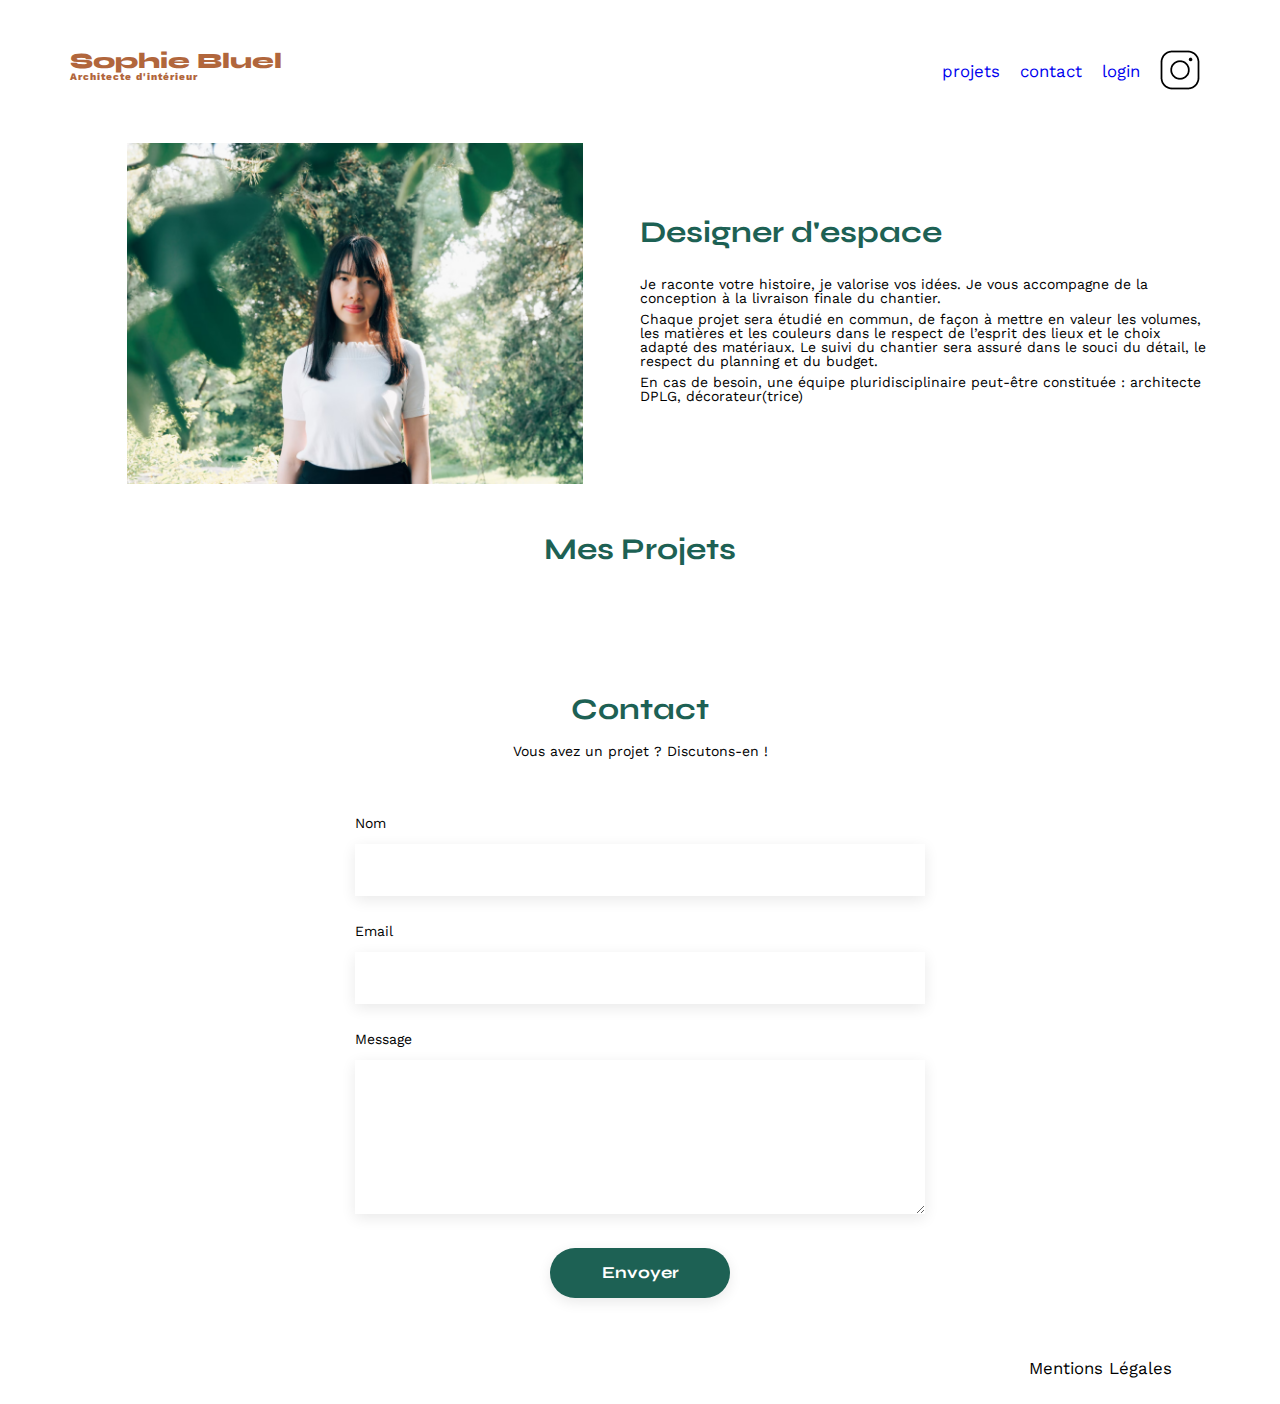
==== index.html @ 3f7b1a49 "création de la pahe html du login" ====
<!DOCTYPE html>
<html lang="fr">
<head>
	<meta charset="UTF-8">
	<title>Sophie Bluel - Architecte d'intérieur</title>
	<meta name="viewport" content="width=device-width, initial-scale=1.0">
	<link rel="preconnect" href="https://fonts.googleapis.com">
	<link rel="preconnect" href="https://fonts.gstatic.com" crossorigin>
	<link href="https://fonts.googleapis.com/css2?family=Syne:wght@700;800&family=Work+Sans&display=swap" rel="stylesheet">
	<meta name="description" content="">
	<link rel="stylesheet" href="./assets/style.css">
	<script src="script.js"></script>
</head>
<body>
<header>
	<h1>Sophie Bluel <span>Architecte d'intérieur</span></h1>
	<nav>
		<ul>
			<li>
				<a href="#portfolio">projets</a>
			</li>
			<li>
				<a href="#contact">contact</a>
			</li>
			<li>
				<a href="./login.html" id="login">login</a>
			</li>
			<li>
				<img src="./assets/icons/instagram.png" alt="Instagram">
			</li>
		</ul>
	</nav>
</header>
<main>
	<section id="introduction">
		<figure>
			<img src="./assets/images/sophie-bluel.png" alt="">
		</figure>
		<article>
			<h2>Designer d'espace</h2>
			<p>Je raconte votre histoire, je valorise vos idées. Je vous accompagne de la conception à la livraison finale du chantier.</p>
			<p>Chaque projet sera étudié en commun, de façon à mettre en valeur les volumes, les matières et les couleurs dans le respect de l’esprit des lieux et le choix adapté des matériaux. Le suivi du chantier sera assuré dans le souci du détail, le respect du planning et du budget.</p>
			<p>En cas de besoin, une équipe pluridisciplinaire peut-être constituée : architecte DPLG, décorateur(trice)</p>
		</article>
	</section>
	<section id="portfolio">
		<h2>Mes Projets</h2>
		<div class="filters" id="filters">

		</div>
		<div class="gallery" id="gallery">
			
		</div>
	</section>
	<section id="contact">
		<h2>Contact</h2>
		<p>Vous avez un projet ? Discutons-en !</p>
		<form action="#" method="post">
			<label for="name">Nom</label>
			<input type="text" name="name" id="name">
			<label for="email">Email</label>
			<input type="email" name="email" id="email">
			<label for="message">Message</label>
			<textarea name="message" id="message" cols="30" rows="10"></textarea>
			<input type="submit" value="Envoyer">
		</form>
	</section>
</main>

<footer>
	<nav>
		<ul>
			<li>Mentions Légales</li>
		</ul>
	</nav>
</footer>
</body>
</html>
---- assets/style.css ----
/* http://meyerweb.com/eric/tools/css/reset/
   v2.0 | 20110126
   License: none (public domain)
*/

html, body, div, span, applet, object, iframe,
h1, h2, h3, h4, h5, h6, p, blockquote, pre,
a, abbr, acronym, address, big, cite, code,
del, dfn, em, img, ins, kbd, q, s, samp,
small, strike, strong, sub, sup, tt, var,
b, u, i, center,
dl, dt, dd, ol, ul, li,
fieldset, form, label, legend,
table, caption, tbody, tfoot, thead, tr, th, td,
article, aside, canvas, details, embed,
figure, figcaption, footer, header, hgroup,
menu, nav, output, ruby, section, summary,
time, mark, audio, video {
	margin: 0;
	padding: 0;
	border: 0;
	font-size: 100%;
	font: inherit;
	vertical-align: baseline;
}
/* HTML5 display-role reset for older browsers */
article, aside, details, figcaption, figure,
footer, header, hgroup, menu, nav, section {
	display: block;
}
body {
	line-height: 1;
}
ol, ul {
	list-style: none;
}
blockquote, q {
	quotes: none;
}
blockquote:before, blockquote:after,
q:before, q:after {
	content: '';
	content: none;
}
table {
	border-collapse: collapse;
	border-spacing: 0;
}
/** end reset css**/
body {
	max-width: 1140px;
	margin:auto;
	font-family: 'Work Sans' ;
	font-size: 14px;
}
header {
	display: flex;
	justify-content: space-between;
	margin: 50px 0
}
section {
	margin: 50px 0
}

h1{
	display: flex;
	flex-direction: column;
	font-family: 'Syne';
	font-size: 22px;
	font-weight: 800;
	color: #B1663C
}

a {
	text-decoration: none;
}

a:hover {
	color: #B1663C;
}

h1 > span {
	font-family: 'Work Sans';
	font-size:10px;
	letter-spacing: 0.1em;
;
}

h2{
	font-family: 'Syne';
	font-weight: 700;
	font-size: 30px;
	color: #1D6154
}

.filters {
	display: flex;
    align-items: center;
    gap: 15px;
    flex-wrap: wrap;
	justify-content: center;
	margin-bottom: 50px;
}

button {
	height: 37px;
    display: flex;
    align-items: center;
    gap: 10px;
    border-radius: 60px;
    cursor: pointer;
    box-sizing: border-box;
	border: 1px solid #1D6154;
	padding: 15px;
	color: #1D6154;
	text-align: center;
	font-family: Syne;
	font-size: 16px;
	background: #fff;
}

button.active, 
button:hover {
	background: #1D6154;
	color: #fff;
}

nav ul {
	display: flex;
	align-items: center;
	list-style-type: none;

}
nav li {
	padding: 0 10px;
	font-size: 1.2em;
}

li:hover {
	color: #B1663C;
}
#introduction {
	display: flex;
	align-items: center;
}
#introduction figure {
	flex: 1
}
#introduction img {
	display: block;
	margin: auto;
	width: 80%;
}

#introduction article {
	flex: 1
}
#introduction h2 {
	margin-bottom: 1em;
}

#introduction p {
	margin-bottom: 0.5em;
}
#portfolio h2 {
	text-align: center;
	margin-bottom: 1em;
}
.gallery {
	width: 100%;
	display: grid;
	grid-template-columns: 1fr 1fr 1fr;
	grid-column-gap: 20px;
	grid-row-gap: 20px;
}

.gallery img {
	width: 100%;

}
#contact {
	width: 50%;
	margin: auto;
}
#contact > * {
	text-align: center;

}
#contact h2{
	margin-bottom: 20px;
}
#contact form {
	text-align: left;
	margin-top:30px;
	display: flex;
	flex-direction: column;
}

#contact input {
	height: 50px;
	font-size: 1.2em;
	border: none;
	box-shadow: 0px 4px 14px rgba(0, 0, 0, 0.09);
}
#contact label {
	margin: 2em 0 1em 0;
}
#contact textarea {
	border: none;
	box-shadow: 0px 4px 14px rgba(0, 0, 0, 0.09);
}

input[type="submit"]{
	font-family: 'Syne';
	font-weight: 700;
	color: white;
	background-color: #1D6154;
	margin : 2em auto ;
	width: 180px;
	text-align: center;
	border-radius: 60px ;
}

footer nav ul {
	display: flex;
	justify-content: flex-end;
	margin: 2em
}
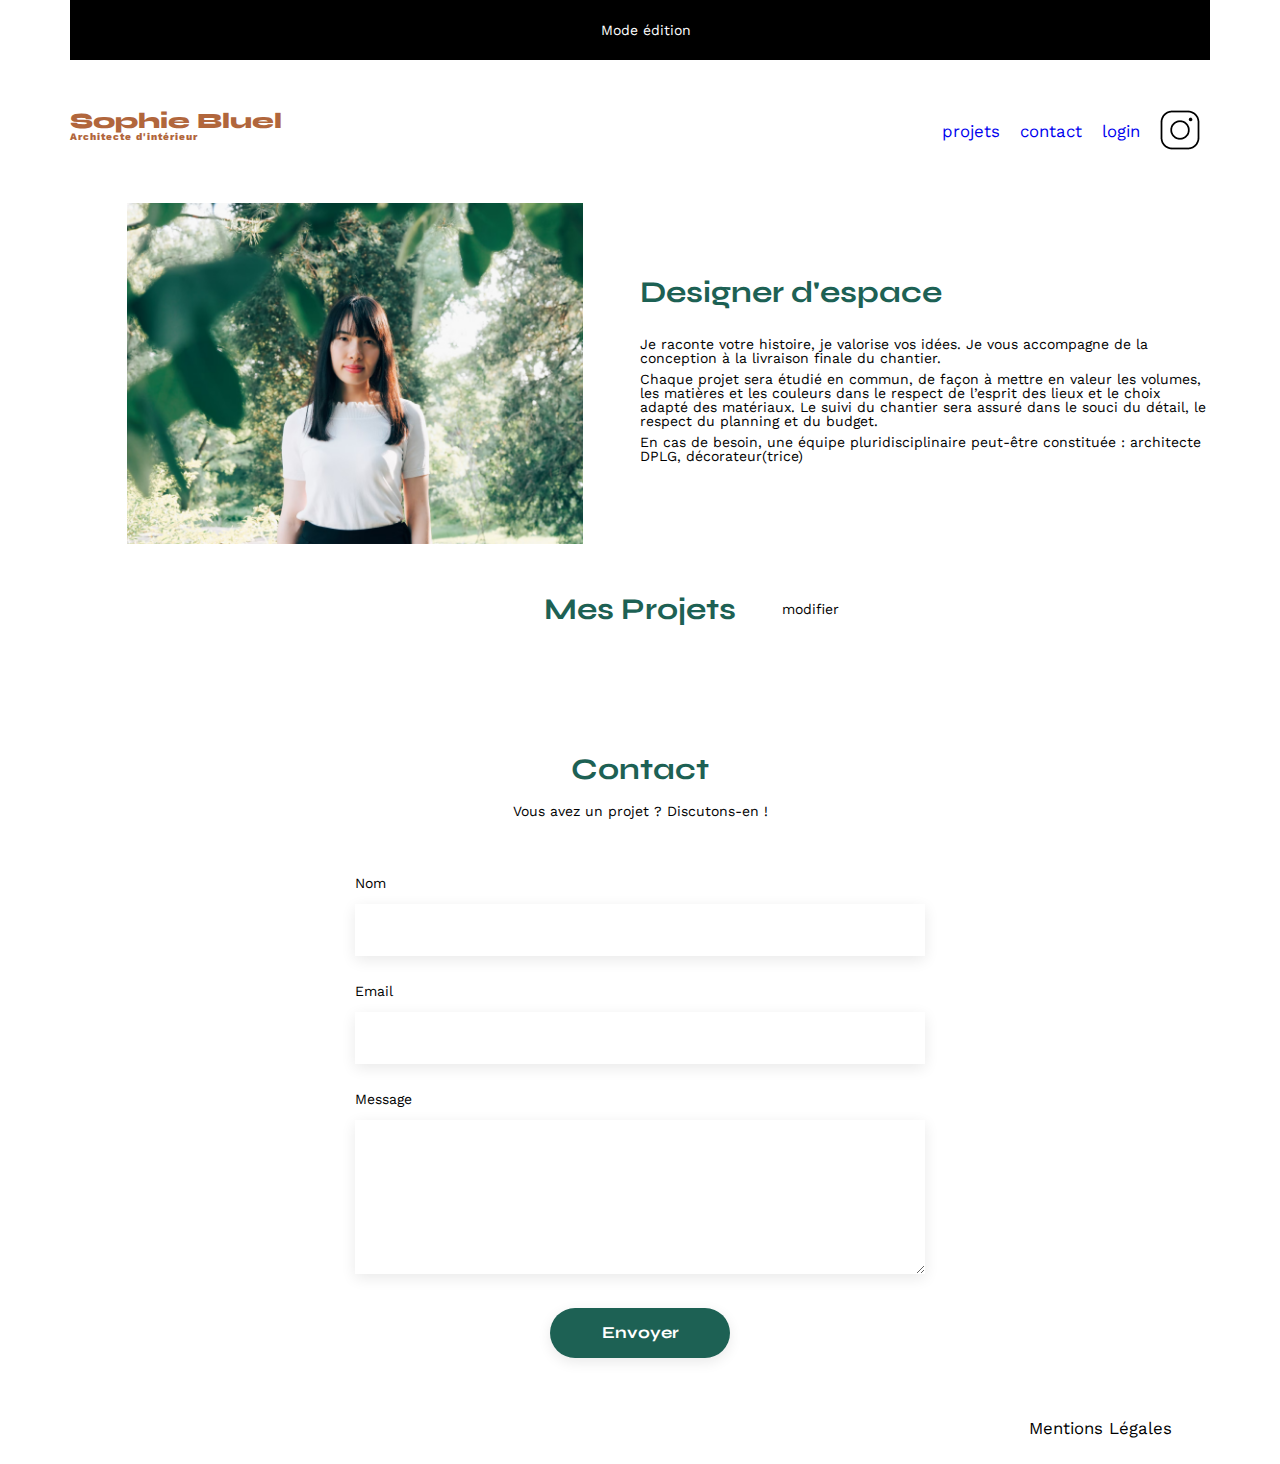
==== commit 1972d1a7: "Mise en place du html quand on est connecter" ====
--- a/index.html
+++ b/index.html
@@ -9,9 +9,16 @@
 	<link href="https://fonts.googleapis.com/css2?family=Syne:wght@700;800&family=Work+Sans&display=swap" rel="stylesheet">
 	<meta name="description" content="">
 	<link rel="stylesheet" href="./assets/style.css">
+	<link rel="stylesheet" href="https://cdnjs.cloudflare.com/ajax/libs/font-awesome/6.2.1/css/all.min.css"
+    integrity="sha512-MV7K8+y+gLIBoVD59lQIYicR65iaqukzvf/nwasF0nqhPay5w/9lJmVM2hMDcnK1OnMGCdVK+iQrJ7lzPJQd1w=="
+    crossorigin="anonymous" referrerpolicy="no-referrer"/>
 	<script src="script.js"></script>
 </head>
 <body>
+<a class="editionLogin">
+	<i class="fa-regular fa-pen-to-square"></i>
+	<p>Mode édition</p>
+</a>
 <header>
 	<h1>Sophie Bluel <span>Architecte d'intérieur</span></h1>
 	<nav>
@@ -45,6 +52,10 @@
 	</section>
 	<section id="portfolio">
 		<h2>Mes Projets</h2>
+		<a class="modificationLogin">
+			<i class="fa-regular fa-pen-to-square"></i>
+			<p>modifier</p>
+		</a>
 		<div class="filters" id="filters">
 
 		</div>
--- a/assets/style.css
+++ b/assets/style.css
@@ -59,7 +59,8 @@
 	margin: 50px 0
 }
 section {
-	margin: 50px 0
+	margin: 50px 0;
+	position: relative;
 }
 
 h1{
@@ -90,7 +91,7 @@
 	font-family: 'Syne';
 	font-weight: 700;
 	font-size: 30px;
-	color: #1D6154
+	color: #1D6154;
 }
 
 .filters {
@@ -224,6 +225,29 @@
 footer nav ul {
 	display: flex;
 	justify-content: flex-end;
-	margin: 2em
-}
-
+	margin: 2em;
+	cursor: pointer;
+}
+
+.editionLogin {
+	width: 100%;
+	background: black;
+	color: white;
+	display: flex;
+	height: 60px;
+	justify-content: center;
+	gap: 12px;
+	align-items: center;
+	cursor: pointer;
+}
+
+.modificationLogin {
+	display: flex;
+	gap: 12px;
+	align-items: center;
+	cursor: pointer;
+	position: absolute;
+	left: calc(50% + 130px);
+	top: 8px;
+}
+
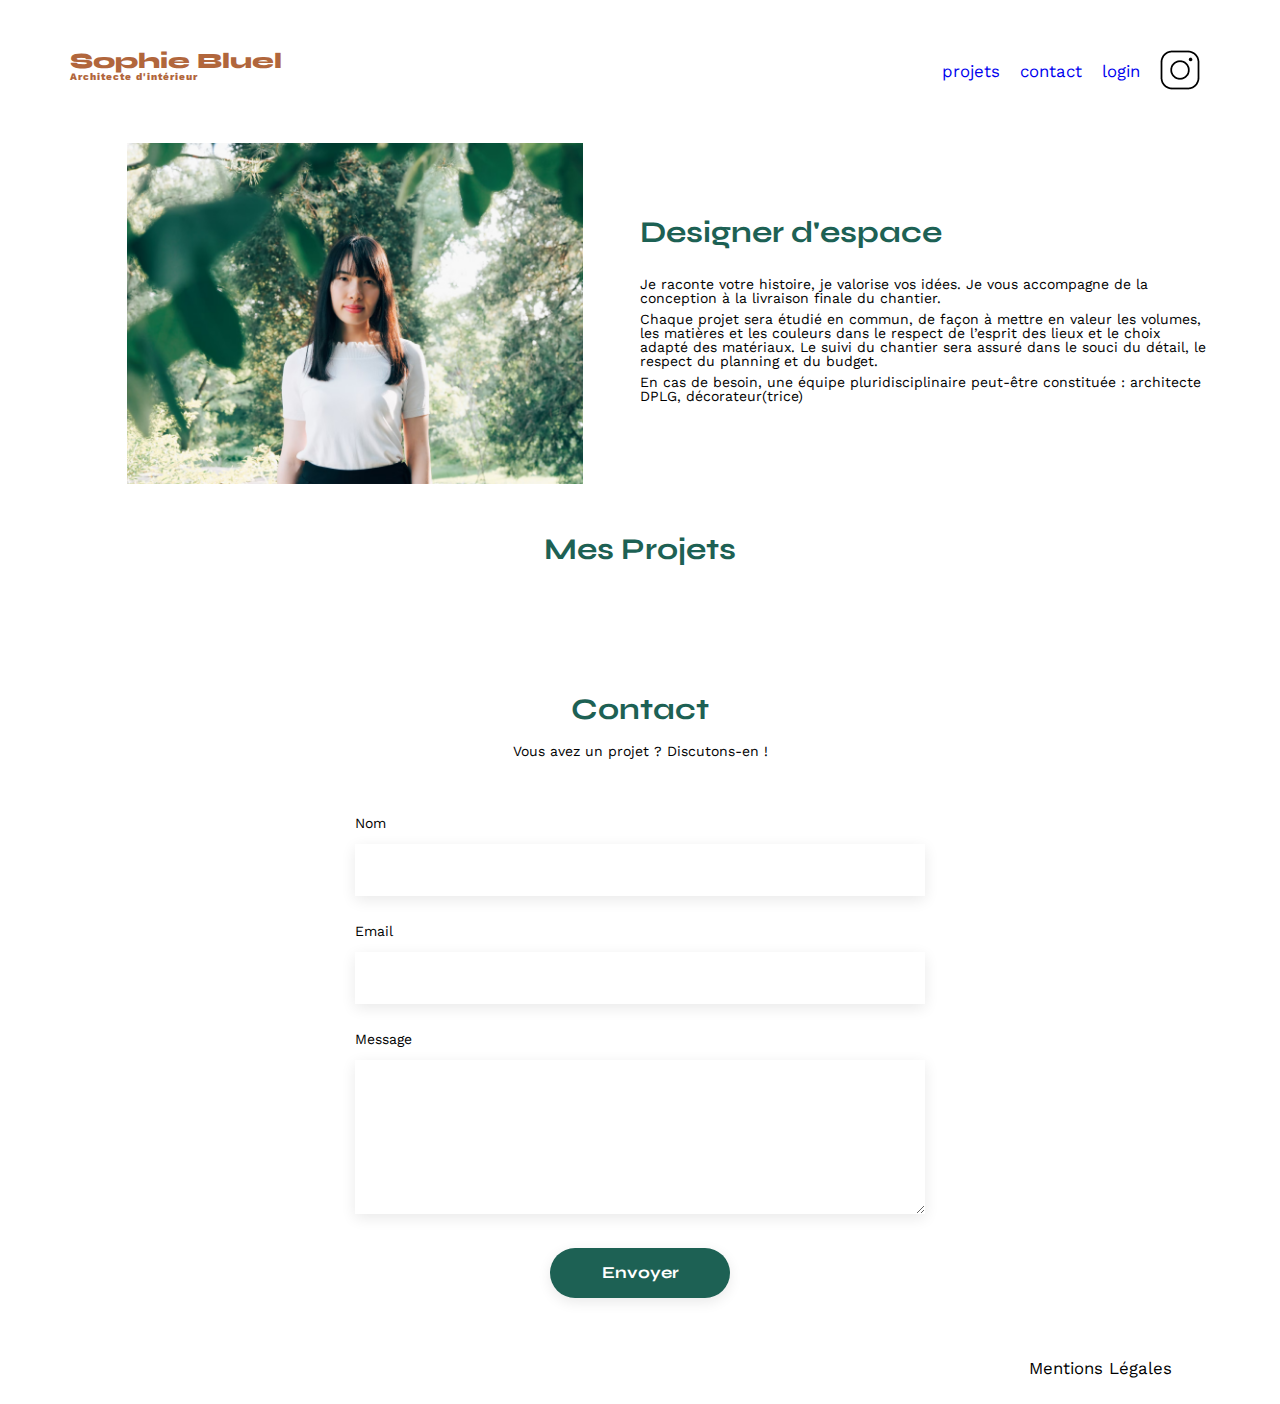
==== commit 9fb42038: "Finission de la partie login" ====
--- a/index.html
+++ b/index.html
@@ -12,10 +12,9 @@
 	<link rel="stylesheet" href="https://cdnjs.cloudflare.com/ajax/libs/font-awesome/6.2.1/css/all.min.css"
     integrity="sha512-MV7K8+y+gLIBoVD59lQIYicR65iaqukzvf/nwasF0nqhPay5w/9lJmVM2hMDcnK1OnMGCdVK+iQrJ7lzPJQd1w=="
     crossorigin="anonymous" referrerpolicy="no-referrer"/>
-	<script src="script.js"></script>
 </head>
 <body>
-<a class="editionLogin">
+<a class="editionLogin connexion-requise">
 	<i class="fa-regular fa-pen-to-square"></i>
 	<p>Mode édition</p>
 </a>
@@ -52,7 +51,7 @@
 	</section>
 	<section id="portfolio">
 		<h2>Mes Projets</h2>
-		<a class="modificationLogin">
+		<a class="modificationLogin connexion-requise">
 			<i class="fa-regular fa-pen-to-square"></i>
 			<p>modifier</p>
 		</a>
@@ -86,4 +85,5 @@
 	</nav>
 </footer>
 </body>
+<script src="script.js"></script>
 </html>
--- a/assets/style.css
+++ b/assets/style.css
@@ -251,3 +251,7 @@
 	top: 8px;
 }
 
+.connexion-requise {
+	display: none;
+}
+
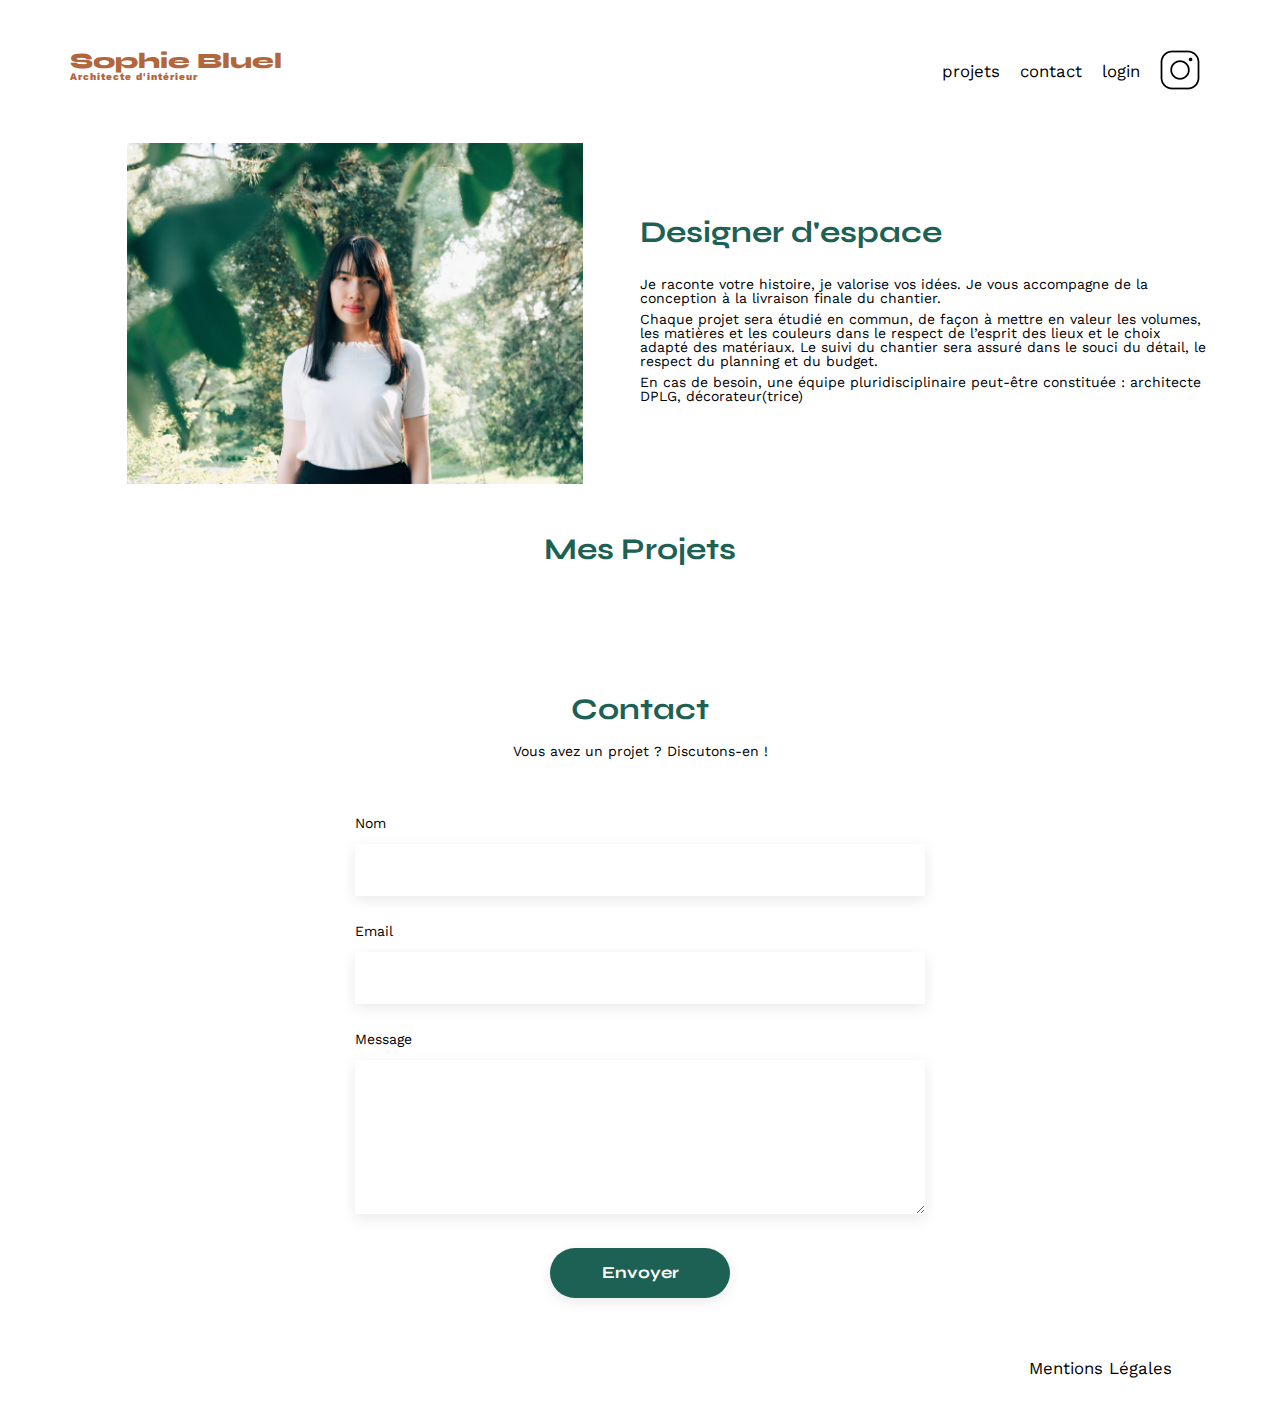
==== commit 2a406d7e: "Finalisation du projet" ====
--- a/index.html
+++ b/index.html
@@ -51,10 +51,46 @@
 	</section>
 	<section id="portfolio">
 		<h2>Mes Projets</h2>
-		<a class="modificationLogin connexion-requise">
+		<a href="#modal1" class="modificationLogin connexion-requise js-modal">
 			<i class="fa-regular fa-pen-to-square"></i>
 			<p>modifier</p>
 		</a>
+
+		<aside id="modal1" class="modal" aria-hidden="true" role="dialog" aria-labelledby="titlemodal" style="display: none;">
+			<div class="modal-wrapper js-modal-stop">
+				<a href="#" class="close-modal">
+					<i class="fa-solid fa-x"></i>
+				</a>
+				
+				<div class="modal-liste-projet">
+					<h3 id="titlemodal">Galerie photo</h3>
+					<div class="modalContent"></div>
+					<div class="ligne"></div>
+					<span class="addImage" onclick="RedirectAjoutModal()">Ajouter une photo</span>
+				</div>
+
+				<div class="modal-ajout-projet" style="display: none;">
+					<a href="#" class="retour-modal">
+						<i class="fa-solid fa-arrow-left"></i>
+					</a>
+					<h3 id="titlemodal">Ajout photo</h3>
+					<form id="new-projet">
+						<div class="ajout-photo">
+							<i class="fa-regular fa-image"></i>
+							<label for="input-photo" class="label-button">+ Ajouter photo</label>
+							<input type="file" id="input-photo" accept="image/png, image/jpeg" style="display: none;" required/>
+							<p>jpg, png : 4mo max</p>
+						</div>
+						<label for="titre">Titre</label>
+						<input type="text" name="titre" id="titre" required>
+						<label for="categories">Catégories</label>
+						<select name="categories" id="categories" required></select>
+						<div class="ligne"></div>
+						<input type="submit" value="valider">
+					</form>
+				</div>
+			</div>
+		</aside>
 		<div class="filters" id="filters">
 
 		</div>
--- a/assets/style.css
+++ b/assets/style.css
@@ -74,6 +74,7 @@
 
 a {
 	text-decoration: none;
+	color: #000;
 }
 
 a:hover {
@@ -220,6 +221,7 @@
 	width: 180px;
 	text-align: center;
 	border-radius: 60px ;
+	justify-content: center;
 }
 
 footer nav ul {
@@ -249,9 +251,213 @@
 	position: absolute;
 	left: calc(50% + 130px);
 	top: 8px;
+	color: black;
 }
 
 .connexion-requise {
 	display: none;
 }
 
+.js-modal * {
+	pointer-events: none;
+}
+
+.modal {
+	position: fixed;
+	display: flex;
+	align-items: center;
+	justify-content: center;
+	top: 0;
+	left: 0;
+	width: 100%;
+	height: 100%;
+	background: rgba(0, 0, 0, 0.8);
+	z-index: 100;
+}
+
+.modal-wrapper {
+	overflow: auto;
+	max-width: calc(100vw - 20px);
+	max-height: calc(100vh - 20px);
+	background-color: #fff;
+	border-radius: 10px;
+	width: 630px;
+}
+
+.close-modal {
+	float: right;
+	padding: 26px 30px 10px 0px;
+    color: black;
+    width: 24px;
+}
+
+#titlemodal {
+	color: #000;
+	text-align: center;
+	font-family: Work Sans;
+	font-size: 26px;
+	font-style: normal;
+	font-weight: 400;
+	line-height: normal;
+	padding: 60px 0px 46px 0px;
+}
+
+.modalContent img {
+	width: 78.123px;
+	height: 104.08px;
+	object-position: center;
+    object-fit: cover;
+}
+
+.modalContent {
+	width: 420px;
+    display: grid;
+    grid-template-columns: repeat(5, 1fr);
+    grid-column-gap: 7px;
+    grid-row-gap: 26px;
+    overflow-y: auto;
+    padding: 0px 105px;
+}
+
+.ligne {
+	width: 420px;
+	height: 1px;
+	background: #b3b3b3;
+	margin: 35px auto 0 auto;
+}
+
+.modalContent figure {
+	position: relative;
+}
+
+.icone {
+	position: absolute;
+    top: 5px;
+    right: 5px;
+    border-radius: 2px;
+    background-color: black;
+    color: white;
+    width: auto;
+    height: auto;
+    padding: 7px;
+	cursor: pointer;
+}
+
+.addImage {
+	font-family: "Syne";
+    color: white;
+    background: #1D6154;
+    border-radius: 60px;
+    border: none;
+    margin: 38px 198px 43px 195px;
+    width: 237px;
+    height: 36px;
+    display: flex;
+    align-items: center;
+    justify-content: center;
+	cursor: pointer;
+}
+
+.retour-modal {
+	float: left;
+    padding: 26px 0px 10px 30px;
+    color: black;
+    width: 21px;
+}
+
+.modal-ajout-projet input[type="submit"] {
+	height: 36px;
+	display: flex;
+	justify-content: center;
+	border: none;
+	cursor: pointer;
+}
+
+.modal-ajout-projet form:invalid input[type="submit"] {
+	background: #a7a7a7;
+	pointer-events: none;
+}
+
+.modal-ajout-projet form {
+    display: flex;
+    flex-direction: column;
+    height: auto;
+    justify-content: center;
+	align-items: center;
+	margin: auto;
+	max-width: 420px;
+}
+
+.modal-ajout-projet input[type="text"], select {
+    height: 51px;
+    background: #FFF;
+    box-shadow: 0px 4px 14px 0px rgba(0, 0, 0, 0.09);
+    border: none;
+    margin-bottom: 21px;
+	width: 420px;
+}
+
+.modal-ajout-projet label:not(.label-button) {
+    margin: 7px;
+	margin-right: auto;
+}
+
+.ajout-photo {
+	border-radius: 3px;
+	background: #E8F1F6;
+    width: 100%;
+	margin-bottom: 30px;
+	display: flex;
+	flex-direction: column;
+	align-items: center;
+	padding: 20px;
+	gap: 8px;
+	box-sizing: border-box;
+}
+
+.ajout-photo i {
+	color: #B9C5CC;
+    font-size: 76px;
+	margin-bottom: 10px;
+}
+
+.ajout-photo p {
+	color: #444;
+	text-align: center;
+	font-family: Work Sans;
+	font-size: 10px;
+}
+
+.label-button {
+	border-radius: 50px;
+	background: #CBD6DC;
+	height: 36px;
+	width: 173px;
+	align-items: center;
+    display: flex;
+    justify-content: center;
+	color: #306685;
+	font-family: Work Sans;
+	font-size: 14px;
+	cursor: pointer;
+}
+
+.modal-ajout-projet #titlemodal {
+	padding: 60px 0px 36px 0px;
+}
+
+.upload-img img {
+	width: 129px;
+	height: 193px;
+}
+
+.upload-img {
+	border-radius: 3px;
+	background: #E8F1F6;
+    width: 100%;
+	margin-bottom: 30px;
+	display: flex;
+	flex-direction: column;
+	align-items: center;
+}
+
